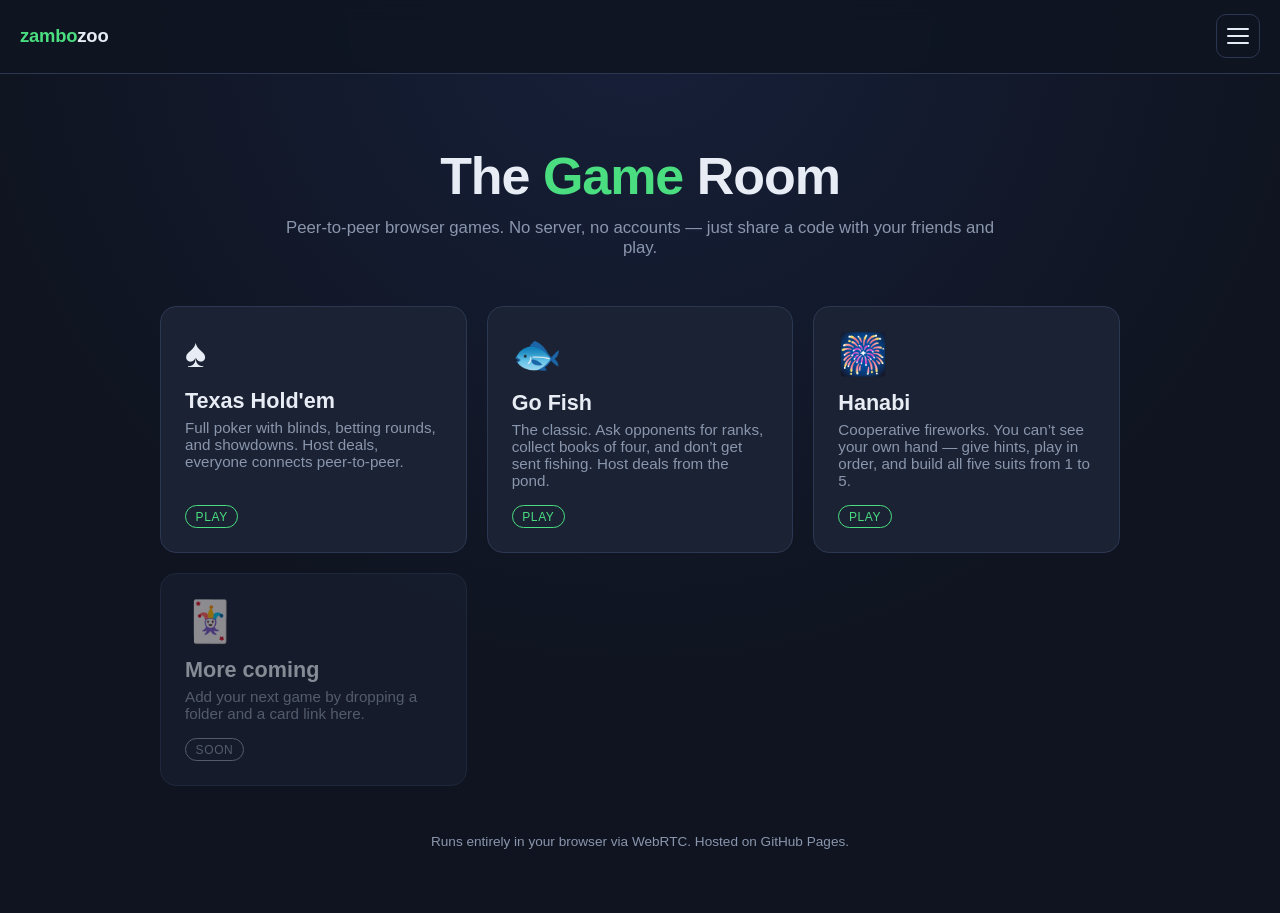
==== games/index.html @ 4763376b "add hanabi" ====
<!DOCTYPE html>
<html lang="en">
<head>
  <meta charset="UTF-8" />
  <meta name="viewport" content="width=device-width, initial-scale=1.0" />
  <title>Games &mdash; zambozoo</title>
  <style>
    :root {
      --bg: #0f1420;
      --panel: #1a2233;
      --panel-hover: #232f47;
      --accent: #4ade80;
      --text: #e8edf5;
      --muted: #8a96ad;
      --border: #2c3852;
    }
    * { box-sizing: border-box; margin: 0; padding: 0; }
    body {
      font-family: -apple-system, BlinkMacSystemFont, "Segoe UI", Roboto, sans-serif;
      background: radial-gradient(circle at 50% 0%, #17203a 0%, var(--bg) 60%);
      color: var(--text);
      min-height: 100vh;
    }
    .topbar {
      position: sticky; top: 0; z-index: 30;
      display: flex; align-items: center; justify-content: space-between;
      padding: 0.9rem 1.25rem;
      background: rgba(15, 20, 32, 0.85);
      backdrop-filter: blur(10px);
      border-bottom: 1px solid var(--border);
    }
    .brand { font-weight: 700; font-size: 1.15rem; letter-spacing: -0.01em; color: var(--text); text-decoration: none; }
    .brand .accent { color: var(--accent); }
    .nav-toggle {
      display: inline-flex; flex-direction: column; justify-content: center; gap: 5px;
      width: 44px; height: 44px; padding: 0 10px;
      background: transparent; border: 1px solid var(--border); border-radius: 10px; cursor: pointer;
    }
    .nav-toggle span { display: block; height: 2px; width: 100%; background: var(--text); border-radius: 2px; transition: transform 0.25s ease, opacity 0.25s ease; }
    body.nav-open .nav-toggle span:nth-child(1) { transform: translateY(7px) rotate(45deg); }
    body.nav-open .nav-toggle span:nth-child(2) { opacity: 0; }
    body.nav-open .nav-toggle span:nth-child(3) { transform: translateY(-7px) rotate(-45deg); }
    .nav-overlay { position: fixed; inset: 0; background: rgba(0,0,0,0.5); opacity: 0; visibility: hidden; transition: opacity 0.25s ease, visibility 0.25s ease; z-index: 40; }
    body.nav-open .nav-overlay { opacity: 1; visibility: visible; }
    .nav-panel {
      position: fixed; top: 0; right: 0; height: 100%; width: min(300px, 80vw);
      background: var(--panel); border-left: 1px solid var(--border);
      transform: translateX(100%); transition: transform 0.28s ease; z-index: 50;
      display: flex; flex-direction: column; padding: 1.25rem;
    }
    body.nav-open .nav-panel { transform: translateX(0); }
    .nav-panel .nav-head { display: flex; justify-content: space-between; align-items: center; margin-bottom: 1.5rem; }
    .nav-panel .nav-head span { color: var(--muted); font-size: 0.8rem; text-transform: uppercase; letter-spacing: 0.08em; }
    .nav-close { background: transparent; border: none; color: var(--muted); font-size: 1.6rem; line-height: 1; cursor: pointer; }
    .nav-panel a { display: flex; align-items: center; gap: 0.75rem; padding: 0.85rem 0.75rem; border-radius: 12px; color: var(--text); text-decoration: none; font-size: 1.05rem; transition: background 0.15s ease; }
    .nav-panel a:hover { background: var(--panel-hover); }
    .nav-panel a .ico { font-size: 1.3rem; }

    .wrap { padding: 2rem 1rem 4rem; }
    header { text-align: center; margin: 2.5rem auto 3rem; max-width: 720px; }
    header h1 { font-size: clamp(2rem, 6vw, 3.25rem); letter-spacing: -0.02em; }
    header h1 .accent { color: var(--accent); }
    header p { color: var(--muted); margin-top: 0.75rem; font-size: 1.05rem; }
    .grid { display: grid; grid-template-columns: repeat(auto-fill, minmax(240px, 1fr)); gap: 1.25rem; max-width: 960px; margin: 0 auto; }
    .card {
      display: flex; flex-direction: column;
      background: var(--panel); border: 1px solid var(--border); border-radius: 16px;
      padding: 1.5rem; text-decoration: none; color: inherit;
      transition: transform 0.15s ease, background 0.15s ease, border-color 0.15s ease; min-height: 160px;
    }
    .card:hover { transform: translateY(-4px); background: var(--panel-hover); border-color: var(--accent); }
    .card .icon { font-size: 2.5rem; margin-bottom: 0.75rem; }
    .card h2 { font-size: 1.35rem; margin-bottom: 0.35rem; }
    .card p { color: var(--muted); font-size: 0.95rem; flex: 1; }
    .card .tag { align-self: flex-start; margin-top: 1rem; font-size: 0.75rem; text-transform: uppercase; letter-spacing: 0.05em; color: var(--accent); border: 1px solid var(--accent); border-radius: 999px; padding: 0.2rem 0.6rem; }
    .card.soon { opacity: 0.55; cursor: default; }
    .card.soon:hover { transform: none; border-color: var(--border); background: var(--panel); }
    .card.soon .tag { color: var(--muted); border-color: var(--muted); }
    footer { text-align: center; color: var(--muted); font-size: 0.85rem; margin-top: 3rem; }
  </style>
</head>
<body>
  <nav class="topbar">
    <a class="brand" href="../"><span class="accent">zambo</span>zoo</a>
    <button class="nav-toggle" id="navToggle" aria-label="Menu" aria-controls="navPanel" aria-expanded="false">
      <span></span><span></span><span></span>
    </button>
  </nav>

  <div class="nav-overlay" id="navOverlay"></div>
  <aside class="nav-panel" id="navPanel">
    <div class="nav-head">
      <span>Navigate</span>
      <button class="nav-close" id="navClose" aria-label="Close menu">&times;</button>
    </div>
    <a href="../"><span class="ico">&#127968;</span> Home</a>
    <a href="../games/"><span class="ico">&#127918;</span> Games</a>
    <a href="../docs/"><span class="ico">&#128196;</span> Docs</a>
    <a href="../portfolio/"><span class="ico">&#128188;</span> Portfolio</a>
  </aside>

  <div class="wrap">
    <header>
      <h1>The <span class="accent">Game</span> Room</h1>
      <p>Peer-to-peer browser games. No server, no accounts &mdash; just share a code with your friends and play.</p>
    </header>

    <!-- To add a game: copy a card block below and point href at the new game's folder. -->
    <main class="grid">
      <a class="card" href="./poker/">
        <div class="icon">&#9824;&#65039;</div>
        <h2>Texas Hold'em</h2>
        <p>Full poker with blinds, betting rounds, and showdowns. Host deals, everyone connects peer-to-peer.</p>
        <span class="tag">Play</span>
      </a>

      <a class="card" href="./gofish/">
        <div class="icon">&#128031;</div>
        <h2>Go Fish</h2>
        <p>The classic. Ask opponents for ranks, collect books of four, and don&rsquo;t get sent fishing. Host deals from the pond.</p>
        <span class="tag">Play</span>
      </a>

      <a class="card" href="./hanabi/">
        <div class="icon">&#127878;</div>
        <h2>Hanabi</h2>
        <p>Cooperative fireworks. You can&rsquo;t see your own hand &mdash; give hints, play in order, and build all five suits from 1 to 5.</p>
        <span class="tag">Play</span>
      </a>

      <div class="card soon">
        <div class="icon">&#127183;</div>
        <h2>More coming</h2>
        <p>Add your next game by dropping a folder and a card link here.</p>
        <span class="tag">Soon</span>
      </div>
    </main>

    <footer>
      Runs entirely in your browser via WebRTC. Hosted on GitHub Pages.
    </footer>
  </div>

  <script>
    (function () {
      var body = document.body;
      var toggle = document.getElementById('navToggle');
      var closeBtn = document.getElementById('navClose');
      var overlay = document.getElementById('navOverlay');
      function open() { body.classList.add('nav-open'); toggle.setAttribute('aria-expanded', 'true'); }
      function close() { body.classList.remove('nav-open'); toggle.setAttribute('aria-expanded', 'false'); }
      toggle.addEventListener('click', function () { body.classList.contains('nav-open') ? close() : open(); });
      closeBtn.addEventListener('click', close);
      overlay.addEventListener('click', close);
      document.addEventListener('keydown', function (e) { if (e.key === 'Escape') close(); });
    })();
  </script>
</body>
</html>
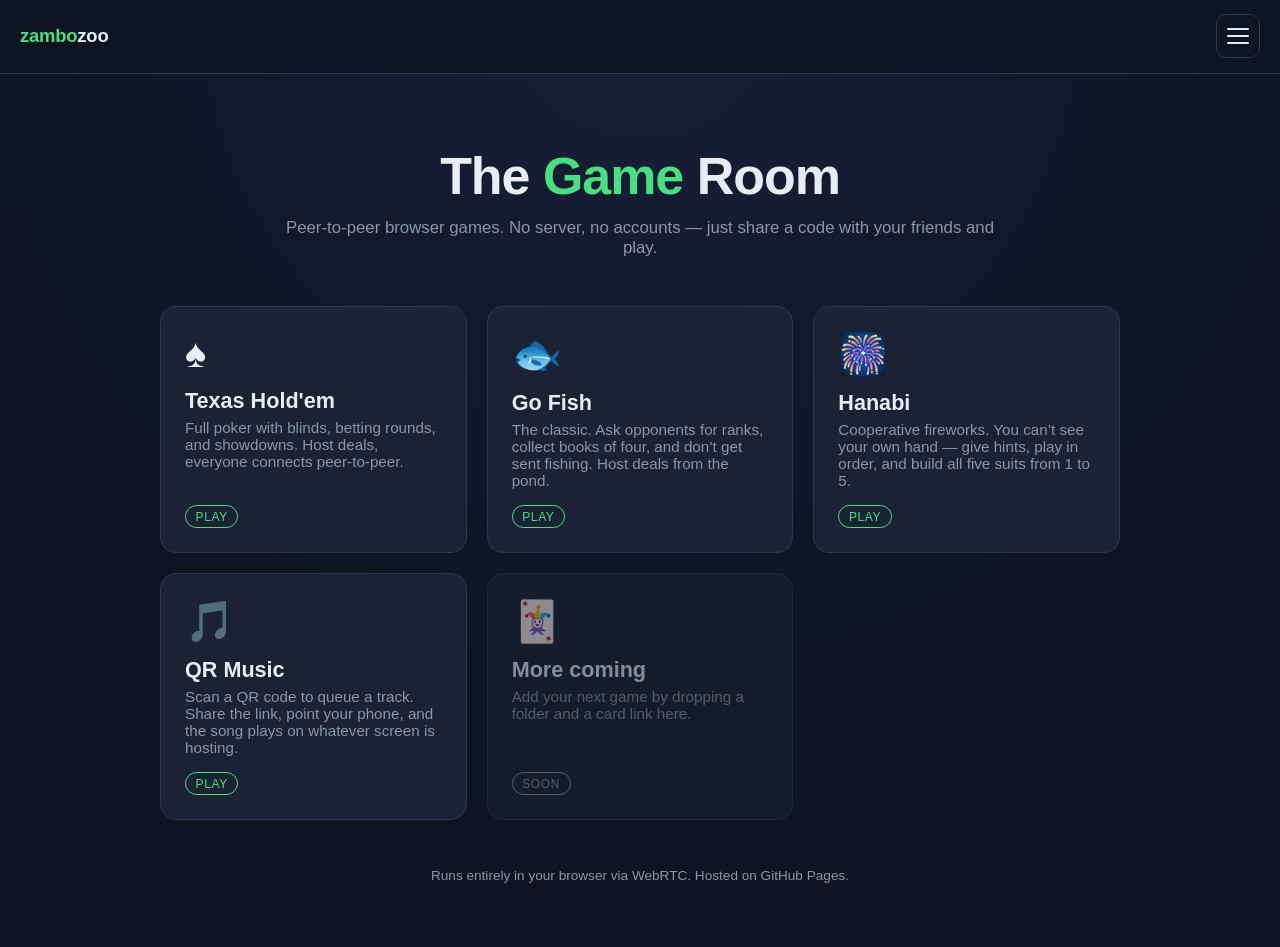
==== commit a42aab2f: "Add music app" ====
--- a/games/index.html
+++ b/games/index.html
@@ -128,6 +128,13 @@
         <span class="tag">Play</span>
       </a>
 
+      <a class="card" href="./music_app/">
+        <div class="icon">&#127925;</div>
+        <h2>QR Music</h2>
+        <p>Scan a QR code to queue a track. Share the link, point your phone, and the song plays on whatever screen is hosting.</p>
+        <span class="tag">Play</span>
+      </a>
+
       <div class="card soon">
         <div class="icon">&#127183;</div>
         <h2>More coming</h2>
